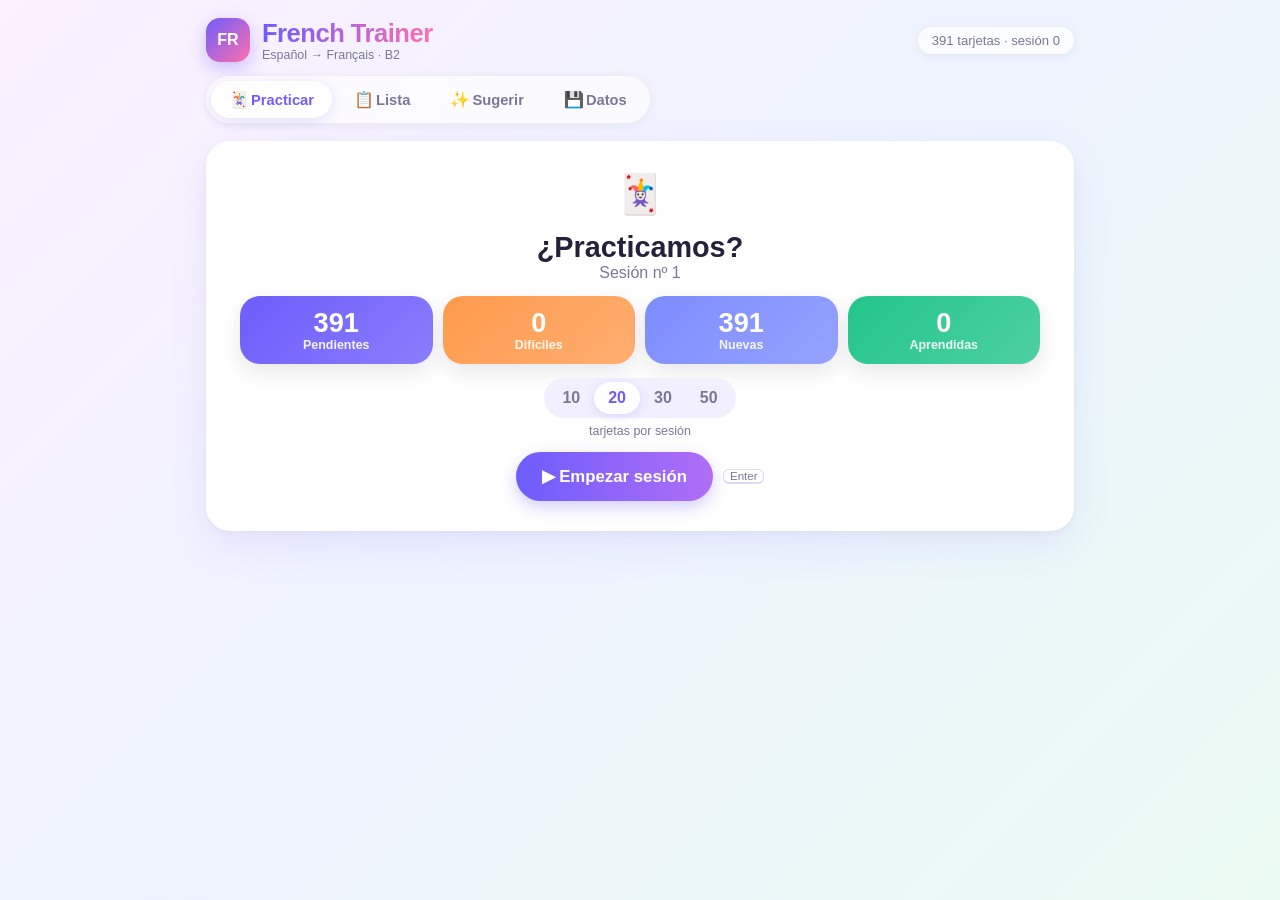
==== index.html @ a989e9f1 "Add files via upload" ====
<!DOCTYPE html>
<html lang="es">
<head>
  <meta charset="utf-8">
  <meta name="viewport" content="width=device-width, initial-scale=1, viewport-fit=cover">
  <title>French Trainer</title>
  <meta name="theme-color" content="#6d5dfc">
  <meta name="apple-mobile-web-app-capable" content="yes">
  <meta name="mobile-web-app-capable" content="yes">
  <meta name="apple-mobile-web-app-status-bar-style" content="default">
  <meta name="apple-mobile-web-app-title" content="French">
  <link rel="manifest" href="manifest.webmanifest">
  <link rel="icon" href="icons/icon-192.png">
  <link rel="apple-touch-icon" href="icons/apple-touch-icon.png">
  <link rel="stylesheet" href="styles.css">
</head>
<body>
  <div class="shell">
    <header class="top">
      <div class="brand">
        <div class="logo">FR</div>
        <div>
          <div class="title">French Trainer</div>
          <div class="muted small">Español → Français · B2</div>
        </div>
      </div>
      <div id="header-pill" class="pill"></div>
    </header>

    <nav class="tabs" id="tabs">
      <button data-tab="practice" class="active"><span class="ico">🃏</span><span>Practicar</span></button>
      <button data-tab="list"><span class="ico">📋</span><span>Lista</span></button>
      <button data-tab="suggest"><span class="ico">✨</span><span>Sugerir</span></button>
      <button data-tab="data"><span class="ico">💾</span><span>Datos</span></button>
    </nav>

    <main>
      <section id="view-practice" class="view active"></section>
      <section id="view-list" class="view"></section>
      <section id="view-suggest" class="view"></section>
      <section id="view-data" class="view"></section>
    </main>
  </div>
  <div id="toast" class="toast"></div>

  <script src="data.js"></script>
  <script src="app.js"></script>
</body>
</html>
---- styles.css ----
:root {
  --primary: #6d5dfc; --primary2: #b06ef5; --pink: #ff6fae;
  --text: #24213b; --muted: #7a7894;
  --ok: #1fb37a; --ok-bg: #e3f8ee; --warn-bg: #fff5dc; --ko: #f0506e; --ko-bg: #ffe8ed;
  --new: #7c8cff; --diff: #ff9a4d; --learned: #22c58b;
  --radius: 24px;
}
* { box-sizing: border-box; -webkit-tap-highlight-color: transparent; }
html, body { margin: 0; }
body {
  font-family: Arial, Helvetica, sans-serif; color: var(--text);
  background: linear-gradient(135deg, #fdf0ff 0%, #eef3ff 45%, #eafbf3 100%) fixed;
  min-height: 100vh;
}
button, input, select, textarea { font-family: inherit; font-size: inherit; color: inherit; }
.shell { max-width: 900px; margin: 0 auto; padding: 18px 16px 110px; }
.muted { color: var(--muted); }
.small { font-size: .78rem; }
.row { display: flex; align-items: center; gap: 10px; flex-wrap: wrap; }
.between { justify-content: space-between; }
.center { justify-content: center; }
.col { display: flex; flex-direction: column; gap: 14px; }
.hidden { display: none !important; }

/* header */
.top { display: flex; align-items: center; justify-content: space-between; gap: 10px; margin-bottom: 14px;
       padding-top: env(safe-area-inset-top); }
.brand { display: flex; align-items: center; gap: 12px; }
.logo { width: 44px; height: 44px; border-radius: 14px; display: grid; place-items: center; color: #fff; font-weight: 800;
        background: linear-gradient(135deg, var(--primary), var(--pink)); box-shadow: 0 6px 18px rgba(109,93,252,.35); }
.title { font-size: 1.6rem; font-weight: 800; letter-spacing: -.02em;
         background: linear-gradient(90deg, var(--primary), var(--pink)); -webkit-background-clip: text; background-clip: text; color: transparent; }
.pill { background: rgba(255,255,255,.8); border-radius: 999px; padding: 6px 14px; font-size: .82rem; color: var(--muted);
        box-shadow: 0 2px 10px rgba(36,33,59,.06); white-space: nowrap; }

/* tabs: bottom bar on mobile, pills on desktop */
.tabs { position: fixed; left: 0; right: 0; bottom: 0; z-index: 20; display: flex; justify-content: space-around;
        background: rgba(255,255,255,.95); backdrop-filter: blur(10px); -webkit-backdrop-filter: blur(10px);
        box-shadow: 0 -4px 20px rgba(36,33,59,.08); padding: 6px 4px calc(6px + env(safe-area-inset-bottom)); }
.tabs button { border: 0; background: none; display: flex; flex-direction: column; align-items: center; gap: 2px;
               padding: 6px 10px; border-radius: 14px; color: var(--muted); font-size: .72rem; font-weight: 700; cursor: pointer; flex: 1; }
.tabs .ico { font-size: 1.3rem; }
.tabs button.active { color: var(--primary); background: #f2efff; }
@media (min-width: 720px) {
  .shell { padding-bottom: 40px; }
  .tabs { position: static; width: fit-content; margin: 0 0 18px; border-radius: 999px; padding: 5px; gap: 4px;
          background: rgba(255,255,255,.65); box-shadow: 0 2px 12px rgba(36,33,59,.06); }
  .tabs button { flex-direction: row; font-size: .92rem; padding: 9px 18px; border-radius: 999px; flex: none; }
  .tabs .ico { font-size: 1rem; }
  .tabs button.active { background: #fff; box-shadow: 0 3px 12px rgba(109,93,252,.18); }
}
.view { display: none; }
.view.active { display: block; animation: in .25s ease-out; }

/* cards */
.card { background: #fff; border-radius: var(--radius); padding: 24px; box-shadow: 0 14px 40px rgba(109,93,252,.10), 0 2px 6px rgba(36,33,59,.04); }
@media (min-width: 720px) { .card { padding: 30px 34px; } }
.prompt { font-size: 1.6rem; line-height: 1.3; font-weight: 800; letter-spacing: -.01em; margin: 6px 0 2px; }
@media (min-width: 720px) { .prompt { font-size: 1.9rem; } }
.chip { display: inline-block; border-radius: 999px; padding: 4px 11px; font-size: .74rem; font-weight: 700; }
.answer { width: 100%; font-size: 1.25rem; padding: 14px 16px; border-radius: 16px; border: 2px solid #e6e2fb; outline: none; background: #fcfbff; }
.answer:focus { border-color: var(--primary); background: #fff; }
.answer[readonly] { background: #f6f5fb; }

/* buttons */
.btn { border: 0; border-radius: 999px; padding: 11px 20px; font-weight: 700; cursor: pointer; display: inline-flex; align-items: center; gap: 6px;
       transition: transform .1s ease, box-shadow .15s ease; touch-action: manipulation; }
.btn:active { transform: scale(.97); }
.btn-grad { color: #fff; background: linear-gradient(90deg, var(--primary), var(--primary2)); box-shadow: 0 6px 16px rgba(109,93,252,.30); }
.btn-soft { background: #f2efff; color: var(--primary); }
.btn-diff { background: #fff1e6; color: var(--diff); }
.btn-learned { background: #e3f8ee; color: var(--learned); }
.btn-ghost { background: transparent; color: var(--muted); padding: 6px 10px; }
.btn-lg { padding: 14px 26px; font-size: 1.05rem; }
.btn[disabled] { opacity: .55; cursor: default; }
.kbd { border: 1px solid #dcd8f5; border-bottom-width: 2px; border-radius: 6px; padding: 0 6px; font-size: .72rem; color: var(--muted); background: #fff; }
@media (hover: none) { .kbd { display: none; } }

/* stats */
.stats { display: grid; grid-template-columns: repeat(auto-fit, minmax(120px, 1fr)); gap: 10px; width: 100%; }
.stat { border-radius: 20px; padding: 12px 16px; color: #fff; box-shadow: 0 8px 20px rgba(36,33,59,.10); }
.stat .num { font-size: 1.7rem; font-weight: 800; line-height: 1.1; }
.stat .lbl { font-size: .78rem; font-weight: 700; opacity: .92; }

/* segmented */
.seg { display: inline-flex; background: #f2efff; border-radius: 999px; padding: 4px; }
.seg button { border: 0; background: none; border-radius: 999px; padding: 7px 14px; font-weight: 700; color: var(--muted); cursor: pointer; }
.seg button.on { background: #fff; color: var(--primary); box-shadow: 0 2px 8px rgba(109,93,252,.18); }

/* progress */
.progress { height: 10px; border-radius: 999px; background: rgba(109,93,252,.15); overflow: hidden; margin: 10px 0 14px; }
.progress > div { height: 100%; border-radius: 999px; background: linear-gradient(90deg, var(--primary), var(--pink)); transition: width .3s ease; }
.streak { background: linear-gradient(90deg, #ff9a4d, var(--pink)); color: #fff; border-radius: 999px; padding: 4px 12px; font-weight: 800; font-size: .88rem; }

/* feedback */
.fb { border-radius: 18px; padding: 14px 18px; margin-top: 14px; }
.fb .t { font-weight: 800; }
.fb .a { font-size: 1.2rem; font-weight: 700; margin-top: 4px; }
.fb-ok { background: var(--ok-bg); color: #0d5c3d; }
.fb-warn { background: var(--warn-bg); color: #6b4a00; }
.fb-ko { background: var(--ko-bg); color: #8a1c33; }
.note { background: #f5f3ff; border-radius: 14px; padding: 12px 16px; margin-top: 10px; font-size: .95rem; display: flex; gap: 8px; }
.actions { margin-top: 16px; }

/* summary ring */
.ring { width: 130px; height: 130px; border-radius: 50%; display: grid; place-items: center; }
.ring > div { width: 100px; height: 100px; border-radius: 50%; background: #fff; display: grid; place-items: center; font-size: 1.6rem; font-weight: 800; }

/* list */
.toolbar { display: flex; gap: 10px; flex-wrap: wrap; align-items: center; margin: 14px 0; }
.search { flex: 1; min-width: 200px; padding: 11px 16px; border-radius: 999px; border: 2px solid #e6e2fb; background: #fff; outline: none; }
.search:focus { border-color: var(--primary); }
.filters { display: flex; gap: 6px; flex-wrap: wrap; }
.filters button { border: 0; border-radius: 999px; padding: 7px 13px; font-weight: 700; background: #fff; color: var(--muted); cursor: pointer; }
.filters button.on { background: var(--primary); color: #fff; }
.items { display: flex; flex-direction: column; gap: 10px; }
.item { background: #fff; border-radius: 18px; padding: 14px 16px; box-shadow: 0 4px 14px rgba(36,33,59,.05); display: flex; gap: 10px; align-items: flex-start; }
.item-main { flex: 1; min-width: 0; cursor: pointer; }
.item .es { font-weight: 700; }
.item .fr { color: var(--primary); margin-top: 2px; }
.item .meta { margin-top: 6px; display: flex; gap: 6px; flex-wrap: wrap; align-items: center; font-size: .76rem; color: var(--muted); }
.item .xnote { margin-top: 8px; font-size: .88rem; background: #f5f3ff; border-radius: 10px; padding: 8px 10px; }
.item-actions { display: flex; flex-direction: column; gap: 4px; }
.icon-btn { border: 0; background: #f6f5fb; border-radius: 10px; width: 34px; height: 34px; cursor: pointer; font-size: .95rem; }
.icon-btn:active { transform: scale(.95); }
details.card summary { cursor: pointer; font-weight: 800; list-style: none; }
details.card summary::-webkit-details-marker { display: none; }
.field { width: 100%; padding: 11px 14px; border-radius: 14px; border: 2px solid #e6e2fb; background: #fcfbff; outline: none; }
.field:focus { border-color: var(--primary); background: #fff; }
label.lbl { font-size: .8rem; font-weight: 700; color: var(--muted); }

/* suggest */
.topic-chips { display: flex; flex-wrap: wrap; gap: 6px; }
.topic-chips button { border: 2px solid transparent; border-radius: 999px; padding: 6px 12px; font-weight: 700; font-size: .82rem; cursor: pointer; opacity: .55; }
.topic-chips button.on { opacity: 1; border-color: currentColor; }
.sugg { background: #fff; border-radius: 20px; padding: 16px 18px; box-shadow: 0 6px 18px rgba(109,93,252,.08); display: flex; gap: 12px;
        justify-content: space-between; align-items: flex-start; transition: transform .15s ease; animation: in .3s ease-out; }
@media (hover: hover) { .sugg:hover { transform: translateY(-2px); } }
.sugg .es { font-weight: 700; }
.sugg .fr { color: var(--primary); margin-top: 2px; }
.sugg .alt { font-size: .82rem; color: var(--muted); margin-top: 4px; }
.sugg .n { font-size: .86rem; background: #f5f3ff; border-radius: 10px; padding: 6px 10px; margin-top: 6px; }
.file-btn { position: relative; overflow: hidden; }
.file-btn input { position: absolute; inset: 0; opacity: 0; cursor: pointer; }

/* toast */
.toast { position: fixed; left: 50%; top: calc(14px + env(safe-area-inset-top)); transform: translateX(-50%) translateY(-120%);
         background: #24213b; color: #fff; padding: 10px 18px; border-radius: 999px; font-weight: 700; font-size: .9rem; z-index: 50;
         transition: transform .25s ease, opacity .25s ease; max-width: 90vw; text-align: center; opacity: 0; pointer-events: none; }
.toast.show { transform: translateX(-50%) translateY(0); opacity: 1; }

/* animations */
@keyframes in { from { transform: translateY(8px); opacity: 0; } to { transform: none; opacity: 1; } }
@keyframes pop { 0% { transform: scale(.94); opacity: 0; } 60% { transform: scale(1.03); opacity: 1; } 100% { transform: scale(1); } }
@keyframes shake { 0%,100% { transform: translateX(0); } 20%,60% { transform: translateX(-7px); } 40%,80% { transform: translateX(7px); } }
.anim-in { animation: in .3s ease-out; }
.anim-pop { animation: pop .4s ease-out; }
.anim-shake { animation: shake .4s ease-in-out; }

/* small phones */
@media (max-width: 480px) { .title { font-size: 1.25rem; } .pill { font-size: .72rem; padding: 5px 10px; } }
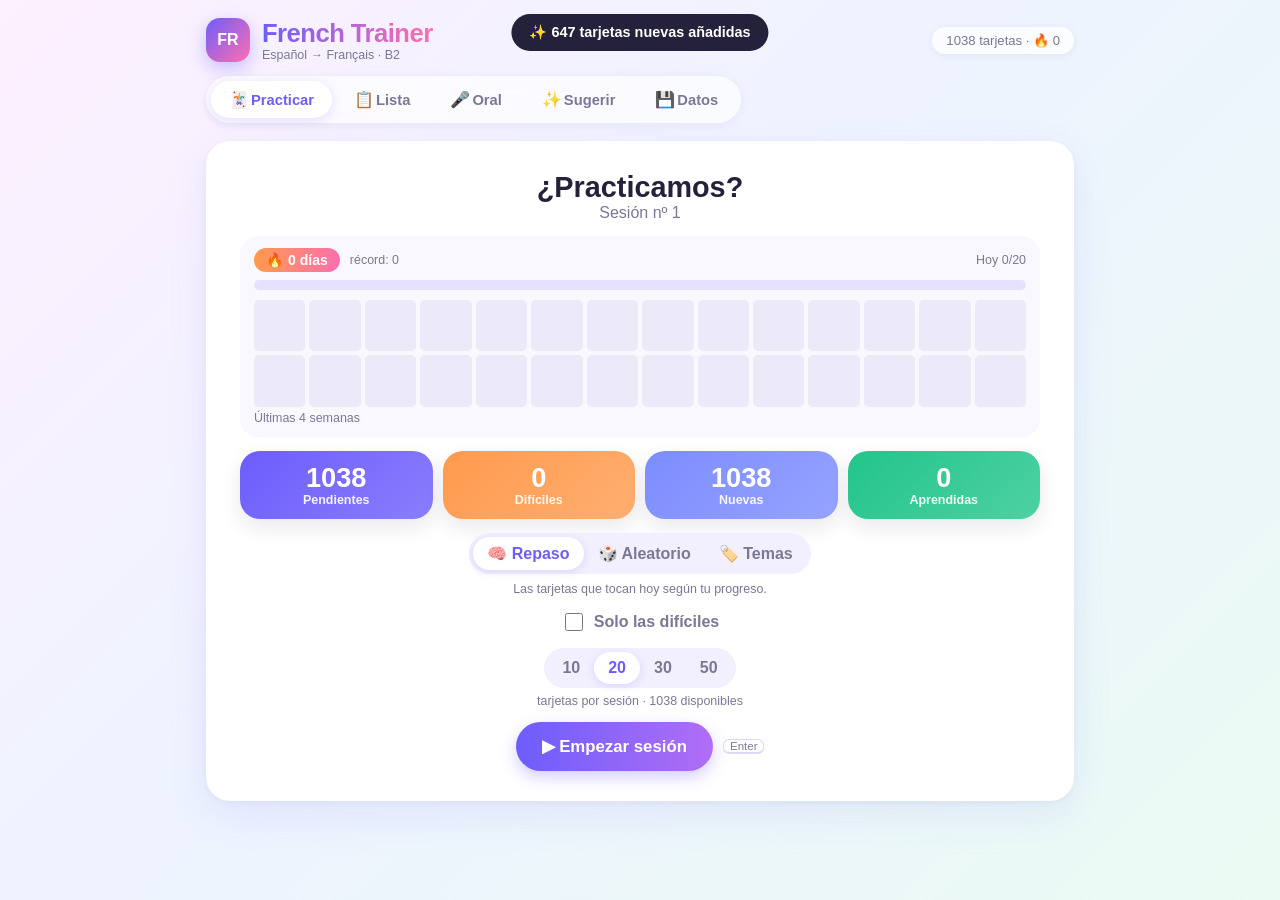
==== commit 1fd5aec1: "Add files via upload new features" ====
--- a/index.html
+++ b/index.html
@@ -30,6 +30,7 @@
     <nav class="tabs" id="tabs">
       <button data-tab="practice" class="active"><span class="ico">🃏</span><span>Practicar</span></button>
       <button data-tab="list"><span class="ico">📋</span><span>Lista</span></button>
+      <button data-tab="oral"><span class="ico">🎤</span><span>Oral</span></button>
       <button data-tab="suggest"><span class="ico">✨</span><span>Sugerir</span></button>
       <button data-tab="data"><span class="ico">💾</span><span>Datos</span></button>
     </nav>
@@ -37,6 +38,7 @@
     <main>
       <section id="view-practice" class="view active"></section>
       <section id="view-list" class="view"></section>
+      <section id="view-oral" class="view"></section>
       <section id="view-suggest" class="view"></section>
       <section id="view-data" class="view"></section>
     </main>
--- a/styles.css
+++ b/styles.css
@@ -157,5 +157,41 @@
 .anim-pop { animation: pop .4s ease-out; }
 .anim-shake { animation: shake .4s ease-in-out; }
 
+/* streak + heatmap */
+.streak-box { width: 100%; background: #faf8ff; border-radius: 18px; padding: 12px 14px; text-align: left; }
+.heatmap { display: grid; grid-template-columns: repeat(14, 1fr); gap: 4px; }
+.hm { aspect-ratio: 1; border-radius: 5px; background: #ece9f8; }
+.hm1 { background: #d6cffd; } .hm2 { background: #a99bfb; } .hm3 { background: linear-gradient(135deg, var(--primary), var(--pink)); }
+
+/* practice options */
+.check { display: inline-flex; align-items: center; gap: 8px; font-weight: 700; color: var(--muted); cursor: pointer; }
+.check input { width: 18px; height: 18px; accent-color: var(--primary); }
+.picker { width: 100%; text-align: left; background: #faf8ff; border-radius: 18px; padding: 12px; display: flex; flex-direction: column; gap: 12px; max-height: 340px; overflow-y: auto; }
+.picker-group b { font-size: .85rem; }
+.btn.small { padding: 4px 10px; font-size: .8rem; }
+.seg { flex-wrap: wrap; justify-content: center; }
+
+/* speak buttons */
+.icon-light { background: rgba(255,255,255,.6); }
+.icon-inline { width: 28px; height: 28px; font-size: .8rem; vertical-align: middle; margin-left: 4px; }
+.item-actions { display: grid; grid-template-columns: repeat(2, 34px); gap: 4px; }
+
+/* modal editor */
+.modal { position: fixed; inset: 0; background: rgba(36,33,59,.45); z-index: 60; display: grid; place-items: center; padding: 16px; }
+.modal-box { background: #fff; border-radius: 22px; padding: 22px; width: 100%; max-width: 520px; max-height: 90vh; overflow-y: auto; box-shadow: 0 20px 60px rgba(36,33,59,.3); }
+textarea.field { resize: vertical; font-family: inherit; }
+hr.sep { border: 0; border-top: 1px solid #eee; width: 100%; }
+
+/* oral */
+.day-chips { display: flex; gap: 6px; flex-wrap: wrap; }
+.day-chips button { border: 0; border-radius: 999px; padding: 7px 12px; font-weight: 700; background: #f2efff; color: var(--muted); cursor: pointer; }
+.day-chips button.on { background: var(--primary); color: #fff; }
+.questions { margin: 0; padding-left: 20px; display: flex; flex-direction: column; gap: 6px; }
+.word-chips { display: flex; flex-wrap: wrap; gap: 6px; margin: 8px 0 4px; }
+.wchip { border: 0; border-radius: 999px; padding: 6px 12px; background: #eef3ff; color: #2f55c4; font-weight: 700; cursor: pointer; }
+.timer { font-size: 3.4rem; font-weight: 800; letter-spacing: .02em; font-variant-numeric: tabular-nums;
+         background: linear-gradient(90deg, var(--primary), var(--pink)); -webkit-background-clip: text; background-clip: text; color: transparent; }
+@media (max-width: 480px) { .tabs button { padding: 6px 4px; font-size: .66rem; } }
+
 /* small phones */
 @media (max-width: 480px) { .title { font-size: 1.25rem; } .pill { font-size: .72rem; padding: 5px 10px; } }
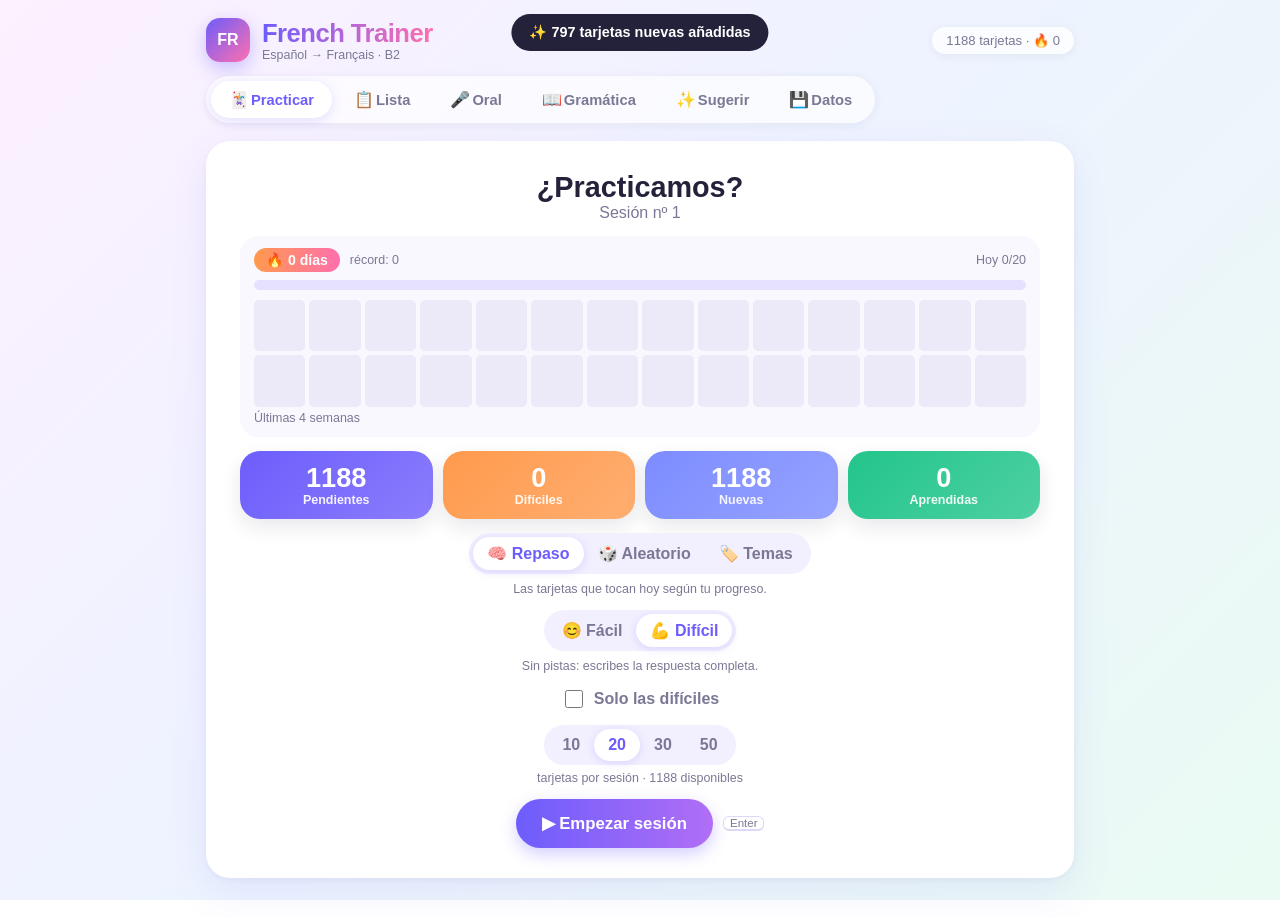
==== commit 204eb0bf: "Add files via upload gramatica" ====
--- a/index.html
+++ b/index.html
@@ -31,6 +31,7 @@
       <button data-tab="practice" class="active"><span class="ico">🃏</span><span>Practicar</span></button>
       <button data-tab="list"><span class="ico">📋</span><span>Lista</span></button>
       <button data-tab="oral"><span class="ico">🎤</span><span>Oral</span></button>
+      <button data-tab="grammar"><span class="ico">📖</span><span>Gramática</span></button>
       <button data-tab="suggest"><span class="ico">✨</span><span>Sugerir</span></button>
       <button data-tab="data"><span class="ico">💾</span><span>Datos</span></button>
     </nav>
@@ -39,6 +40,7 @@
       <section id="view-practice" class="view active"></section>
       <section id="view-list" class="view"></section>
       <section id="view-oral" class="view"></section>
+      <section id="view-grammar" class="view"></section>
       <section id="view-suggest" class="view"></section>
       <section id="view-data" class="view"></section>
     </main>
@@ -46,6 +48,7 @@
   <div id="toast" class="toast"></div>
 
   <script src="data.js"></script>
+  <script src="grammar.js"></script>
   <script src="app.js"></script>
 </body>
 </html>
--- a/styles.css
+++ b/styles.css
@@ -193,5 +193,42 @@
          background: linear-gradient(90deg, var(--primary), var(--pink)); -webkit-background-clip: text; background-clip: text; color: transparent; }
 @media (max-width: 480px) { .tabs button { padding: 6px 4px; font-size: .66rem; } }
 
+.steps { margin: 0; padding-left: 20px; display: flex; flex-direction: column; gap: 6px; font-size: .9rem; }
+.steps a { color: var(--primary); font-weight: 700; }
+
+/* easy-mode hint + diff marks */
+.hint { display: flex; flex-wrap: wrap; gap: 6px 14px; padding: 6px 0; }
+.hw { display: inline-flex; gap: 3px; align-items: flex-end; }
+.hl { width: 1.05em; height: 1.45em; border-bottom: 3px solid #c9c2f5; display: inline-grid; place-items: center; font-weight: 800; color: var(--primary); font-size: 1.05rem; }
+.hl.on { border-bottom-color: var(--primary); }
+.hp { font-weight: 800; color: var(--muted); font-size: 1.05rem; padding-bottom: 2px; }
+mark.ok { background: #c7f0dc; color: #0d5c3d; border-radius: 4px; padding: 0 1px; }
+mark.ko { background: #ffd2da; color: #8a1c33; border-radius: 4px; padding: 0 1px; }
+.fb-warn mark.ok { background: #ffe7a3; color: #6b4a00; }
+.yours { font-weight: 700; }
+
+/* grammar */
+.gram-index { display: flex; flex-wrap: wrap; gap: 6px; }
+.gram-index button { border: 0; border-radius: 999px; padding: 6px 11px; background: #f2efff; color: var(--primary); font-weight: 700; font-size: .8rem; cursor: pointer; }
+.gram-index button.dim { opacity: .35; }
+.gram-group { margin: 20px 4px 8px; font-weight: 800; color: var(--muted); text-transform: uppercase; letter-spacing: .04em; font-size: .8rem; }
+details.gram { margin-top: 10px; padding: 18px 20px; }
+details.gram summary { font-size: 1.1rem; }
+details.gram summary::after { content: '＋'; float: right; color: var(--primary); }
+details.gram[open] summary::after { content: '－'; }
+.gram-body { margin-top: 12px; line-height: 1.55; }
+.gram-body p { margin: 8px 0; }
+.gram-body ul { margin: 6px 0; padding-left: 20px; }
+.gram-body table { border-collapse: collapse; margin: 10px 0; font-size: .9rem; display: block; overflow-x: auto; max-width: 100%; -webkit-overflow-scrolling: touch; }
+.gram-body th, .gram-body td { min-width: 5.2em; }
+.gram-body td:first-child { white-space: nowrap; }
+.gram-body th { background: #f2efff; color: var(--primary); text-align: left; padding: 7px 9px; }
+.gram-body td { border-top: 1px solid #eee; padding: 7px 9px; vertical-align: top; }
+.gram-body b { color: var(--primary); }
+.gram-body .ex { background: #f7f9ff; border-radius: 10px; padding: 8px 12px; font-style: italic; }
+.gram-body .tip { background: #fff7e6; border-radius: 12px; padding: 10px 12px; margin-top: 10px; font-size: .92rem; }
+.gram-body .order { font-weight: 800; text-align: center; background: #f2efff; border-radius: 10px; padding: 8px; }
+@media (max-width: 480px) { .tabs button { font-size: .6rem; } .tabs .ico { font-size: 1.15rem; } }
+
 /* small phones */
 @media (max-width: 480px) { .title { font-size: 1.25rem; } .pill { font-size: .72rem; padding: 5px 10px; } }
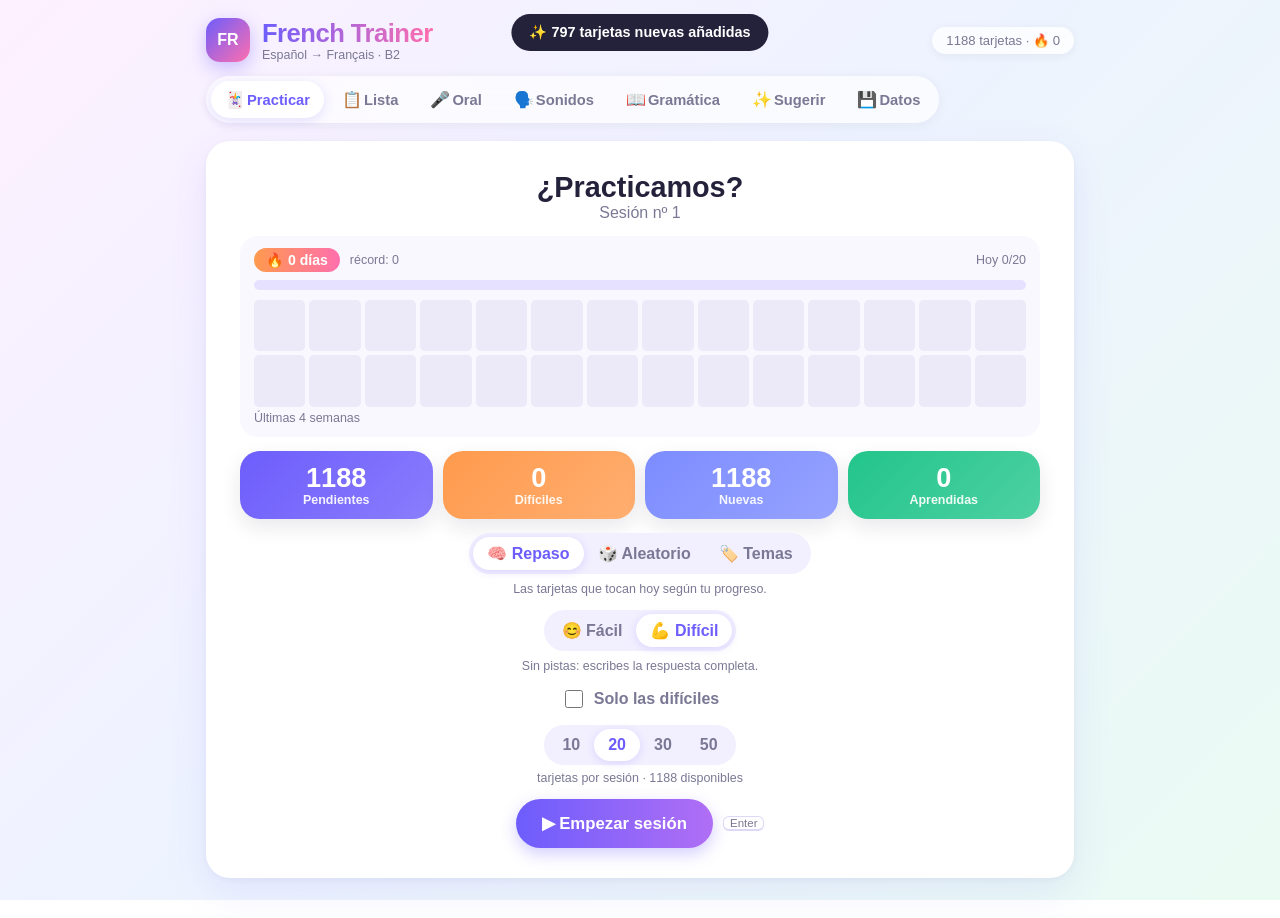
==== commit 660e44f5: "Add files via upload sonidos" ====
--- a/index.html
+++ b/index.html
@@ -31,6 +31,7 @@
       <button data-tab="practice" class="active"><span class="ico">🃏</span><span>Practicar</span></button>
       <button data-tab="list"><span class="ico">📋</span><span>Lista</span></button>
       <button data-tab="oral"><span class="ico">🎤</span><span>Oral</span></button>
+      <button data-tab="sounds"><span class="ico">🗣️</span><span>Sonidos</span></button>
       <button data-tab="grammar"><span class="ico">📖</span><span>Gramática</span></button>
       <button data-tab="suggest"><span class="ico">✨</span><span>Sugerir</span></button>
       <button data-tab="data"><span class="ico">💾</span><span>Datos</span></button>
@@ -40,6 +41,7 @@
       <section id="view-practice" class="view active"></section>
       <section id="view-list" class="view"></section>
       <section id="view-oral" class="view"></section>
+      <section id="view-sounds" class="view"></section>
       <section id="view-grammar" class="view"></section>
       <section id="view-suggest" class="view"></section>
       <section id="view-data" class="view"></section>
@@ -49,6 +51,7 @@
 
   <script src="data.js"></script>
   <script src="grammar.js"></script>
+  <script src="sounds.js"></script>
   <script src="app.js"></script>
 </body>
 </html>
--- a/styles.css
+++ b/styles.css
@@ -232,3 +232,25 @@
 
 /* small phones */
 @media (max-width: 480px) { .title { font-size: 1.25rem; } .pill { font-size: .72rem; padding: 5px 10px; } }
+
+/* sounds */
+.snd-chips button small { opacity: .75; font-weight: 600; }
+.snd-pairs { display: flex; flex-wrap: wrap; gap: 8px 14px; margin: 10px 0 4px; }
+.snd-pair { display: inline-flex; align-items: center; gap: 4px; }
+.gram-body .warn { background: #fff7e6; border-radius: 12px; padding: 10px 12px; font-size: .92rem; }
+.snd-opts { display: grid; grid-template-columns: 1fr 1fr; gap: 12px; width: 100%; margin: 6px 0; }
+.snd-opt { border: 0; border-radius: 18px; padding: 18px 10px; background: #f2efff; cursor: pointer; display: flex; flex-direction: column; gap: 4px;
+           align-items: center; font-family: inherit; color: var(--ink, #24213b); transition: transform .1s; }
+.snd-opt b { font-size: 1.5rem; color: var(--primary); }
+.snd-opt span { font-size: .85rem; color: var(--muted); }
+.snd-opt:active { transform: scale(.97); }
+.snd-opt.right { background: #d4f5e6; } .snd-opt.right b { color: #16815a; }
+.snd-opt.wrong { background: #ffd9d9; } .snd-opt.wrong b { color: #b3313a; }
+.snd-opt.dim { opacity: .5; }
+.snd-word { font-size: 2.2rem; font-weight: 800; color: var(--primary); margin-top: 6px; }
+.snd-word.phrase { font-size: 1.4rem; }
+.big-mic { font-size: 1.1rem; padding: 14px 28px; margin: 8px 0; }
+.snd-detail { font-size: 1.15rem; line-height: 1.8; }
+@media (min-width: 720px) { .tabs { flex-wrap: wrap; } .tabs button { padding: 9px 14px; } }
+@media (max-width: 480px) { .tabs { padding-left: 2px; padding-right: 2px; } .tabs button { padding: 6px 1px; font-size: .56rem; min-width: 0; } .tabs .ico { font-size: 1.1rem; } }
+#snd-mode { flex-wrap: nowrap; } #snd-mode button { padding: 7px 11px; white-space: nowrap; }
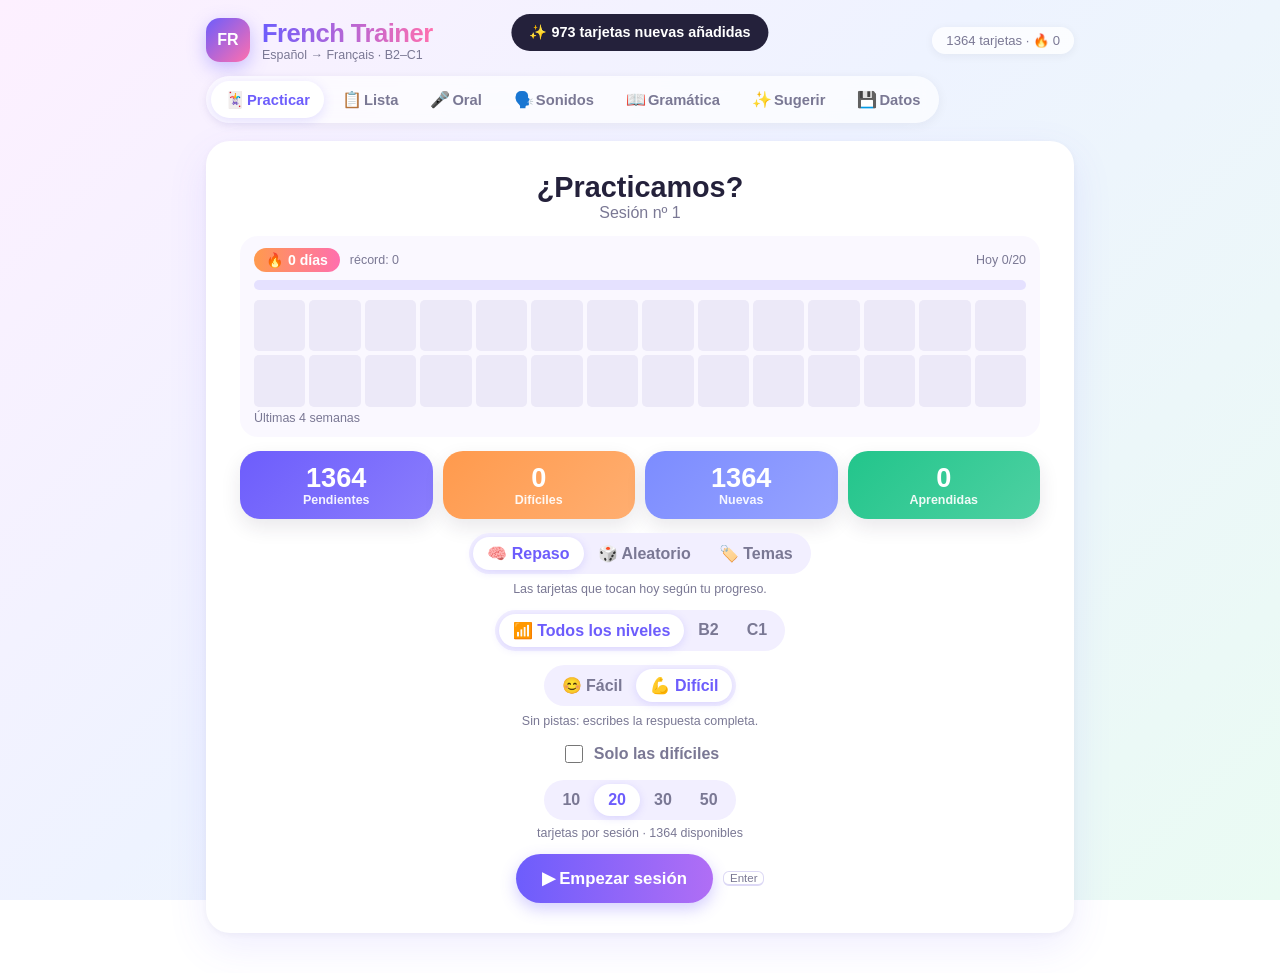
==== commit 28587702: "Add files via upload por niveles" ====
--- a/index.html
+++ b/index.html
@@ -21,7 +21,7 @@
         <div class="logo">FR</div>
         <div>
           <div class="title">French Trainer</div>
-          <div class="muted small">Español → Français · B2</div>
+          <div class="muted small">Español → Français · B2–C1</div>
         </div>
       </div>
       <div id="header-pill" class="pill"></div>
--- a/styles.css
+++ b/styles.css
@@ -254,3 +254,16 @@
 @media (min-width: 720px) { .tabs { flex-wrap: wrap; } .tabs button { padding: 9px 14px; } }
 @media (max-width: 480px) { .tabs { padding-left: 2px; padding-right: 2px; } .tabs button { padding: 6px 1px; font-size: .56rem; min-width: 0; } .tabs .ico { font-size: 1.1rem; } }
 #snd-mode { flex-wrap: nowrap; } #snd-mode button { padding: 7px 11px; white-space: nowrap; }
+
+.voice-help summary { cursor: pointer; font-weight: 700; color: var(--primary); }
+.voice-help .steps { margin-top: 10px; }
+.diag { white-space: pre-wrap; font-family: ui-monospace, Menlo, Consolas, monospace; font-size: .72rem; background: #f6f6fb; border-radius: 10px; padding: 10px; max-height: 320px; overflow: auto; word-break: break-word; }
+button:active, .btn:active { transform: scale(.95); filter: brightness(.93); }
+button { transition: transform .08s, filter .08s; -webkit-tap-highlight-color: rgba(109,93,252,.15); }
+.icon-btn.flag-on { background: #fff1e6; color: var(--diff); box-shadow: inset 0 0 0 2px var(--diff); }
+.lit { font-size: .82rem; color: var(--muted); font-style: italic; margin-top: 2px; }
+.lit-note { background: #eef6ff; }
+.chip.lvl { font-weight: 800; letter-spacing: .02em; }
+.lvl-B2 { background: #e3ecff; color: #2f55c4; }
+.lvl-C1 { background: #2b2350; color: #ffd76a; }
+.fsep { display: inline-block; width: 1px; height: 22px; background: #ddd; margin: 0 4px; vertical-align: middle; }
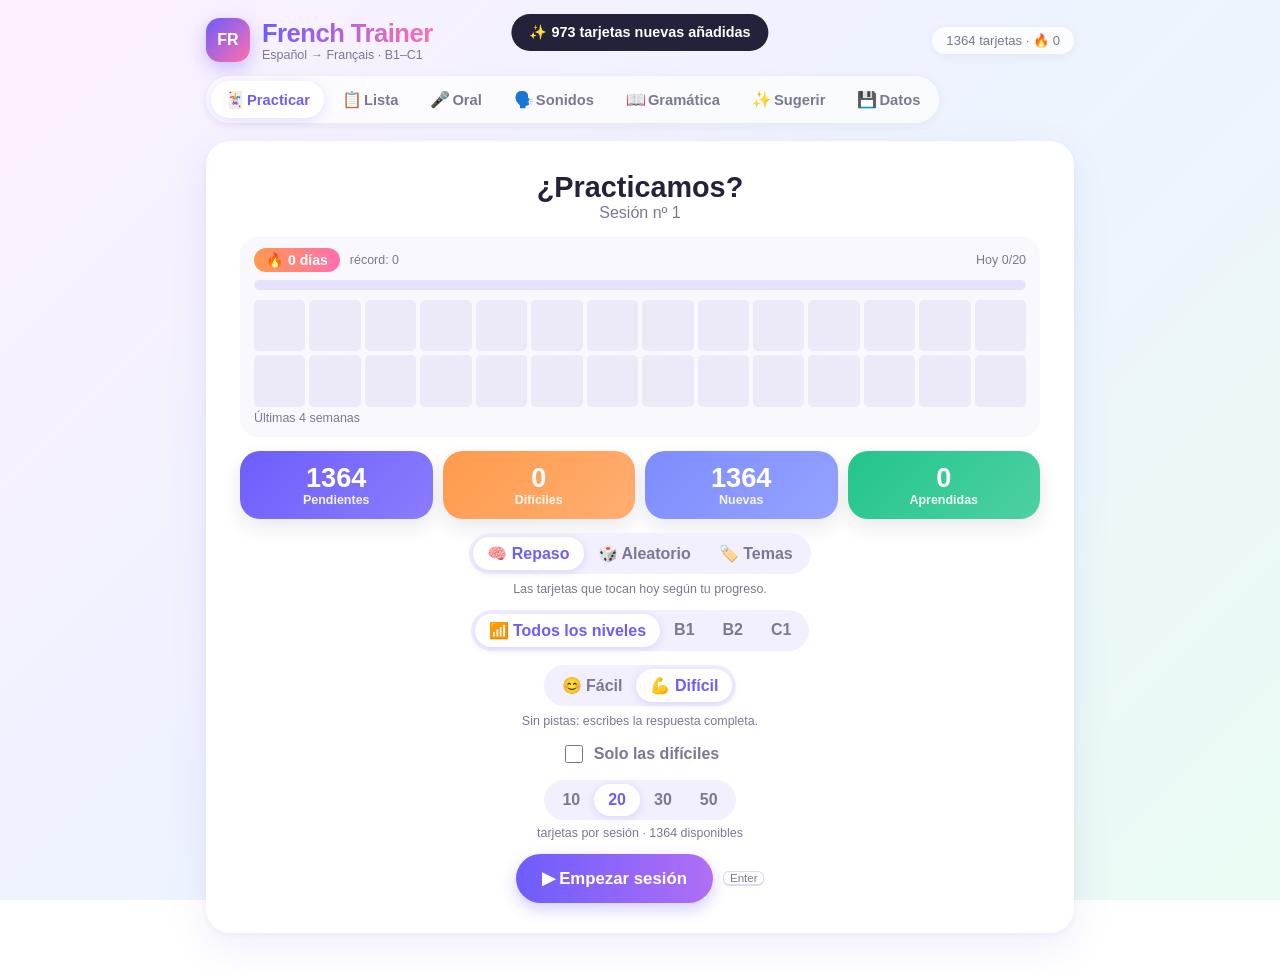
==== commit fbf17614: "Add files via upload organizacion por niveles" ====
--- a/index.html
+++ b/index.html
@@ -21,7 +21,7 @@
         <div class="logo">FR</div>
         <div>
           <div class="title">French Trainer</div>
-          <div class="muted small">Español → Français · B2–C1</div>
+          <div class="muted small">Español → Français · B1–C1</div>
         </div>
       </div>
       <div id="header-pill" class="pill"></div>
--- a/styles.css
+++ b/styles.css
@@ -264,6 +264,7 @@
 .lit { font-size: .82rem; color: var(--muted); font-style: italic; margin-top: 2px; }
 .lit-note { background: #eef6ff; }
 .chip.lvl { font-weight: 800; letter-spacing: .02em; }
+.lvl-B1 { background: #d8f3dc; color: #1f7a3a; }
 .lvl-B2 { background: #e3ecff; color: #2f55c4; }
 .lvl-C1 { background: #2b2350; color: #ffd76a; }
 .fsep { display: inline-block; width: 1px; height: 22px; background: #ddd; margin: 0 4px; vertical-align: middle; }
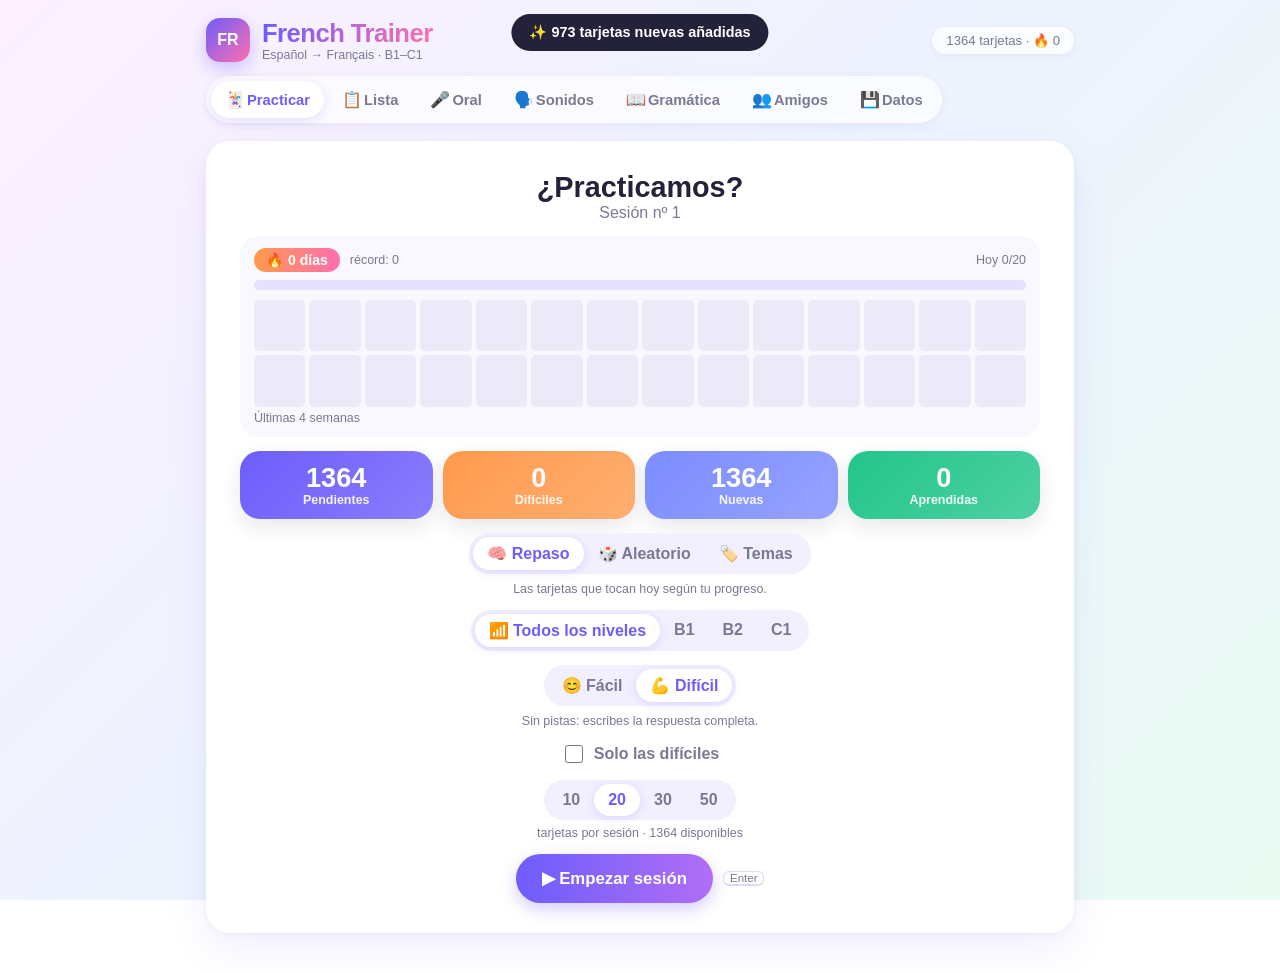
==== commit 0ef96427: "Add files via upload con amigos" ====
--- a/index.html
+++ b/index.html
@@ -33,7 +33,7 @@
       <button data-tab="oral"><span class="ico">🎤</span><span>Oral</span></button>
       <button data-tab="sounds"><span class="ico">🗣️</span><span>Sonidos</span></button>
       <button data-tab="grammar"><span class="ico">📖</span><span>Gramática</span></button>
-      <button data-tab="suggest"><span class="ico">✨</span><span>Sugerir</span></button>
+      <button data-tab="friends"><span class="ico">👥</span><span>Amigos</span></button>
       <button data-tab="data"><span class="ico">💾</span><span>Datos</span></button>
     </nav>
 
@@ -44,6 +44,7 @@
       <section id="view-sounds" class="view"></section>
       <section id="view-grammar" class="view"></section>
       <section id="view-suggest" class="view"></section>
+      <section id="view-friends" class="view"></section>
       <section id="view-data" class="view"></section>
     </main>
   </div>
--- a/styles.css
+++ b/styles.css
@@ -268,3 +268,20 @@
 .lvl-B2 { background: #e3ecff; color: #2f55c4; }
 .lvl-C1 { background: #2b2350; color: #ffd76a; }
 .fsep { display: inline-block; width: 1px; height: 22px; background: #ddd; margin: 0 4px; vertical-align: middle; }
+.lvl-mix { background: linear-gradient(90deg, #d8f3dc, #e3ecff); color: #2a5a8a; }
+
+/* friends */
+.rank { display: flex; flex-direction: column; gap: 8px; }
+.rank-row { display: grid; grid-template-columns: 2.2em minmax(5em, 9em) 1fr 3em; align-items: center; gap: 8px; padding: 6px 8px; border-radius: 12px; }
+.rank-row.me { background: #f2efff; }
+.rank-pos { font-size: 1.2rem; text-align: center; }
+.rank-name { font-weight: 700; overflow: hidden; text-overflow: ellipsis; white-space: nowrap; }
+.rank-bar { height: 10px; background: #eee; border-radius: 99px; overflow: hidden; display: block; }
+.rank-bar span { display: block; height: 100%; background: linear-gradient(90deg, var(--primary), var(--pink)); border-radius: 99px; }
+.rank-val { text-align: right; font-weight: 800; font-variant-numeric: tabular-nums; }
+.today-row, .friend-row { padding: 6px 0; border-top: 1px solid #f0eef8; flex-wrap: wrap; gap: 4px; }
+.challenge { border: 1px solid #ece9fb; border-radius: 14px; padding: 10px 12px; display: flex; flex-direction: column; gap: 6px; }
+.challenge.done { background: #fafaff; }
+.ch-line { display: grid; grid-template-columns: minmax(4em, 8em) 1fr 4.5em; gap: 8px; align-items: center; font-size: .9rem; }
+.trophy-row { padding: 6px 0; border-top: 1px solid #f0eef8; }
+.trophies { font-size: 1.25rem; letter-spacing: 2px; margin-left: 6px; }
